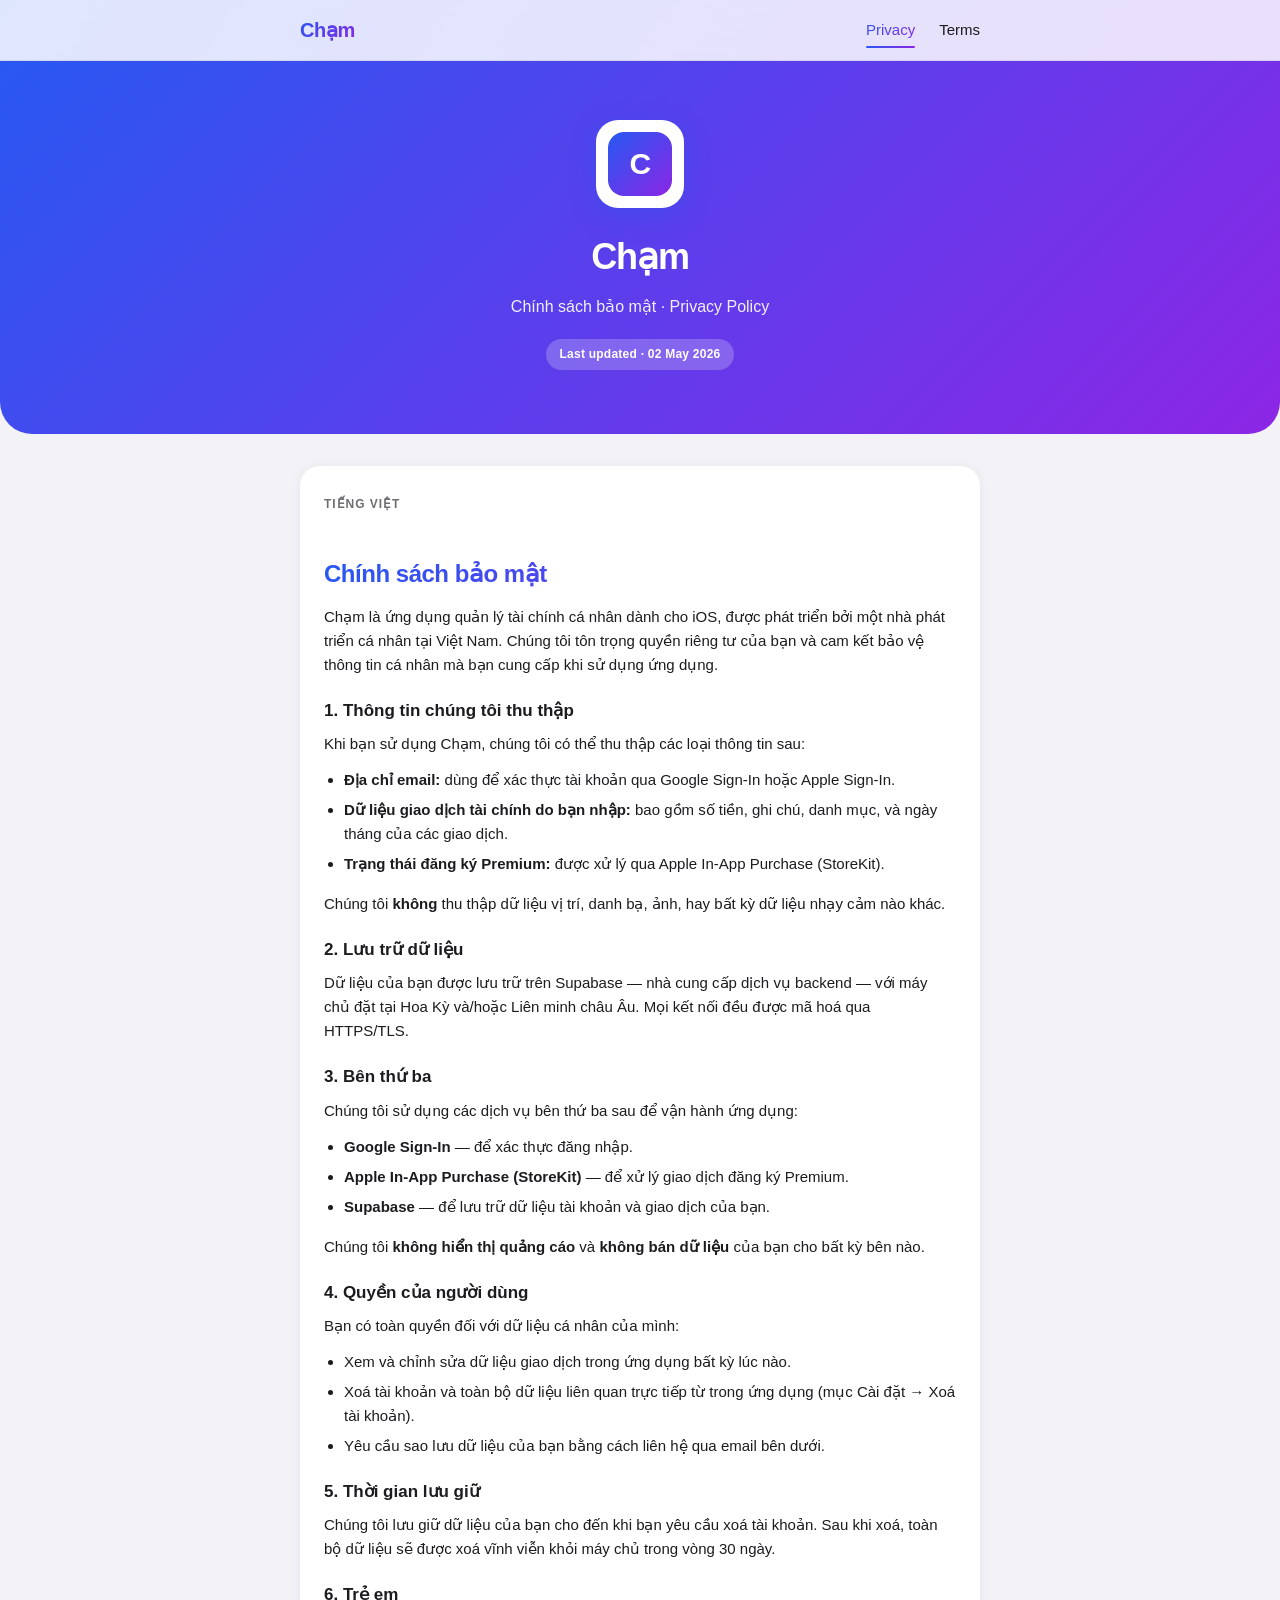
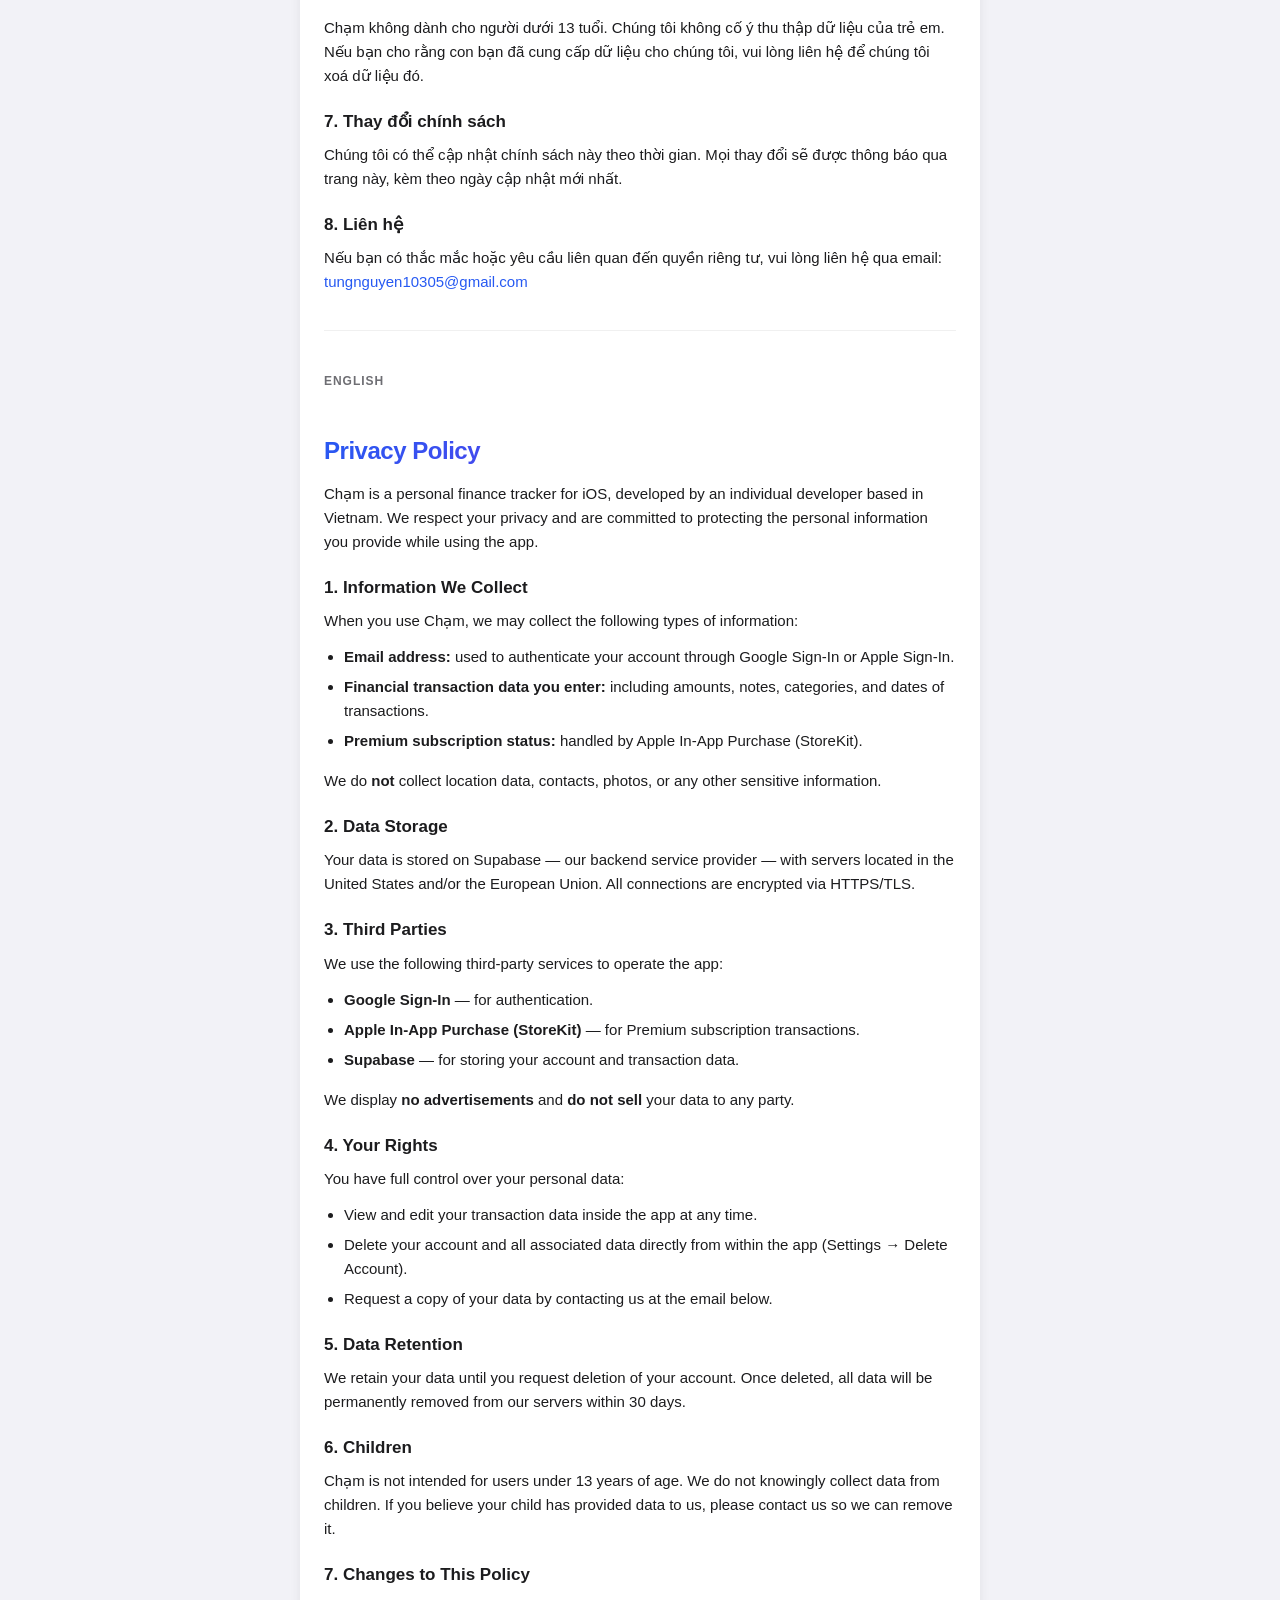
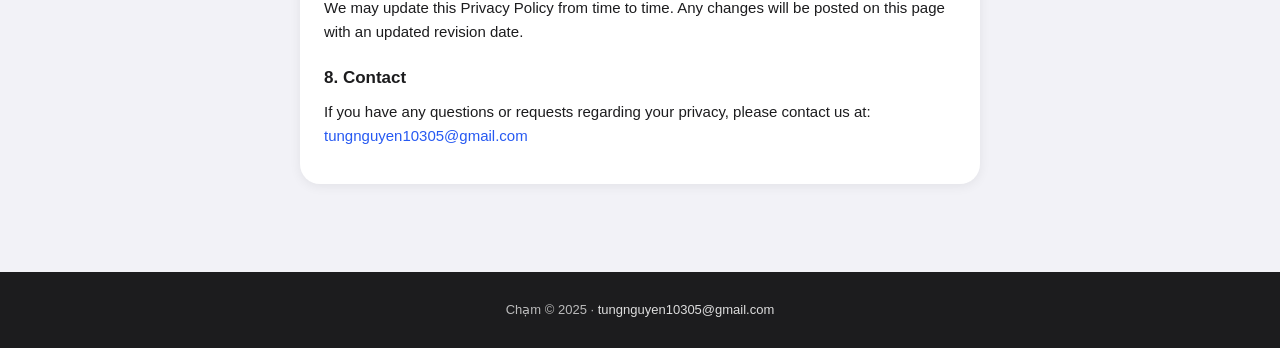
==== index.html @ 847293c3 "Initial commit" ====
<!DOCTYPE html>
<html lang="vi">
<head>
    <meta charset="UTF-8">
    <meta http-equiv="refresh" content="0; url=privacy.html">
    <link rel="canonical" href="privacy.html">
    <title>Chạm — Legal</title>
    <script>window.location.replace("privacy.html");</script>
</head>
<body>
    <p>Redirecting to <a href="privacy.html">Privacy Policy</a>…</p>
</body>
</html>
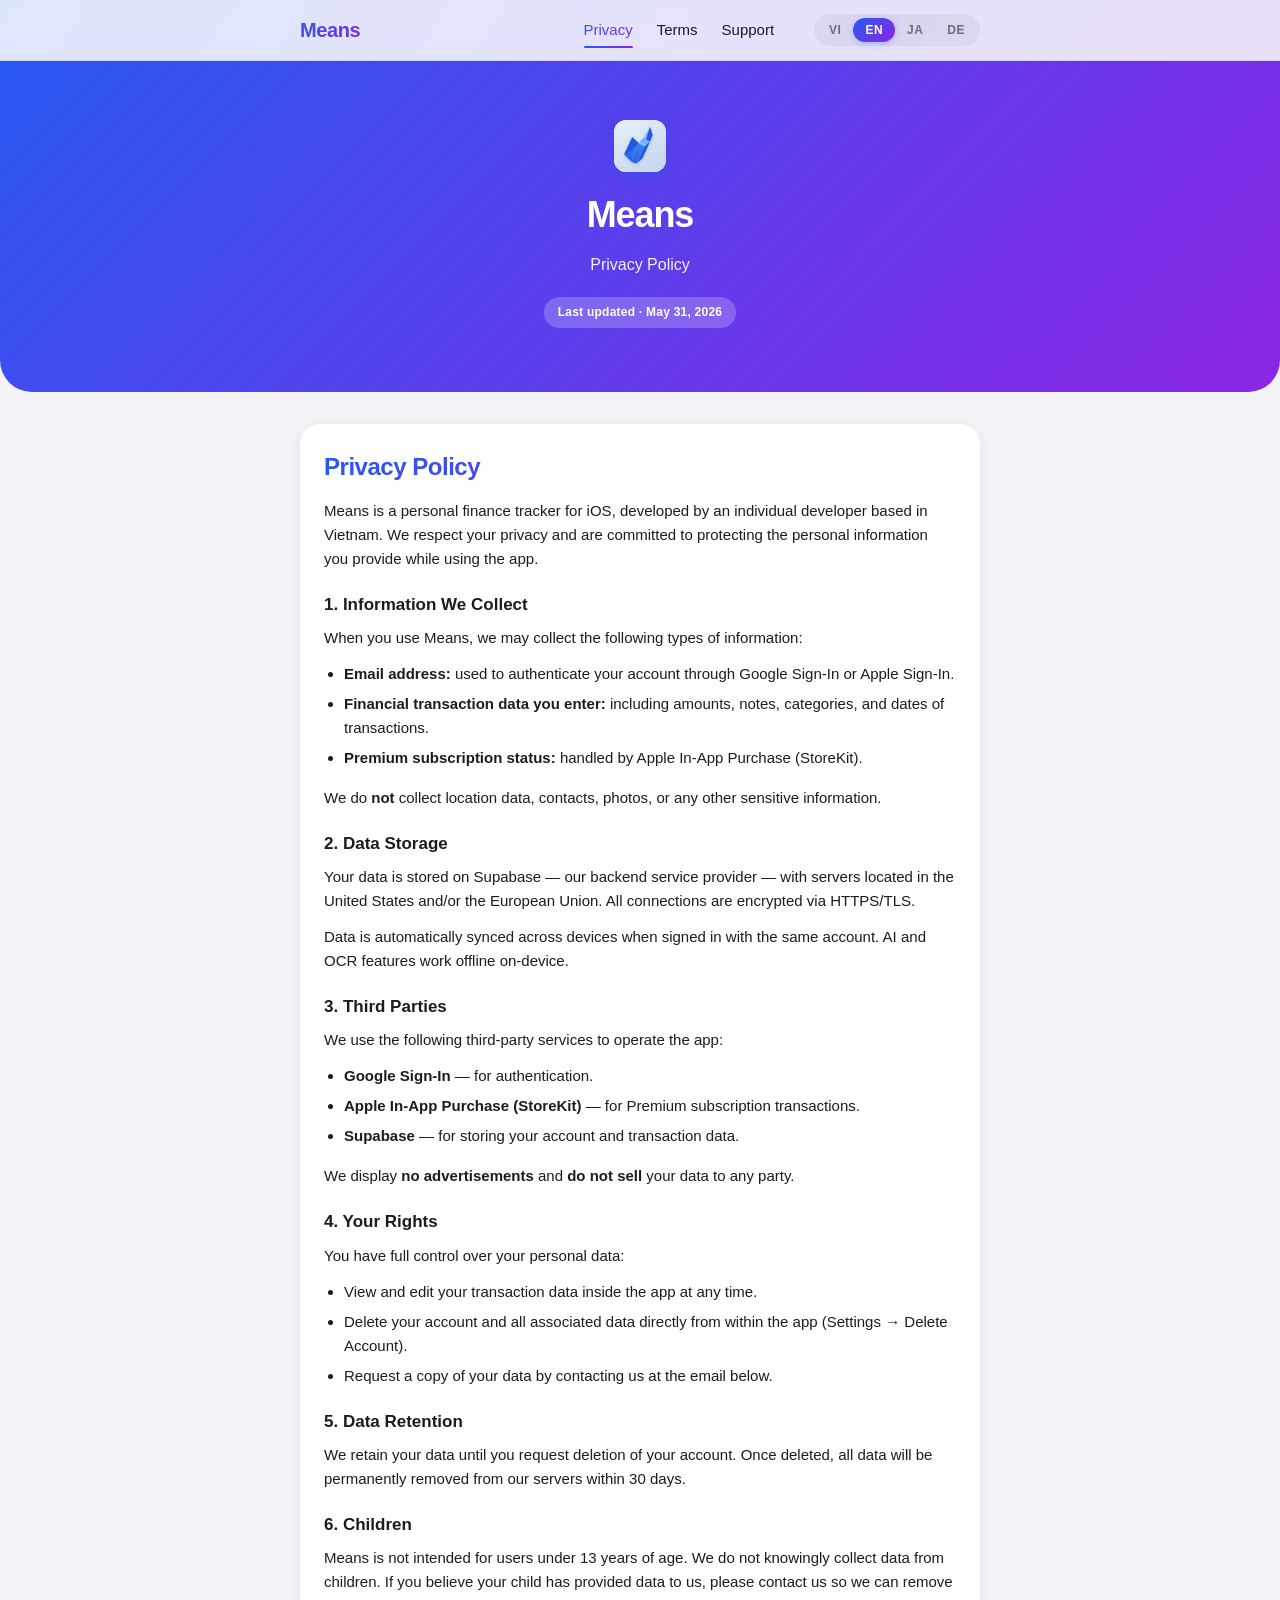
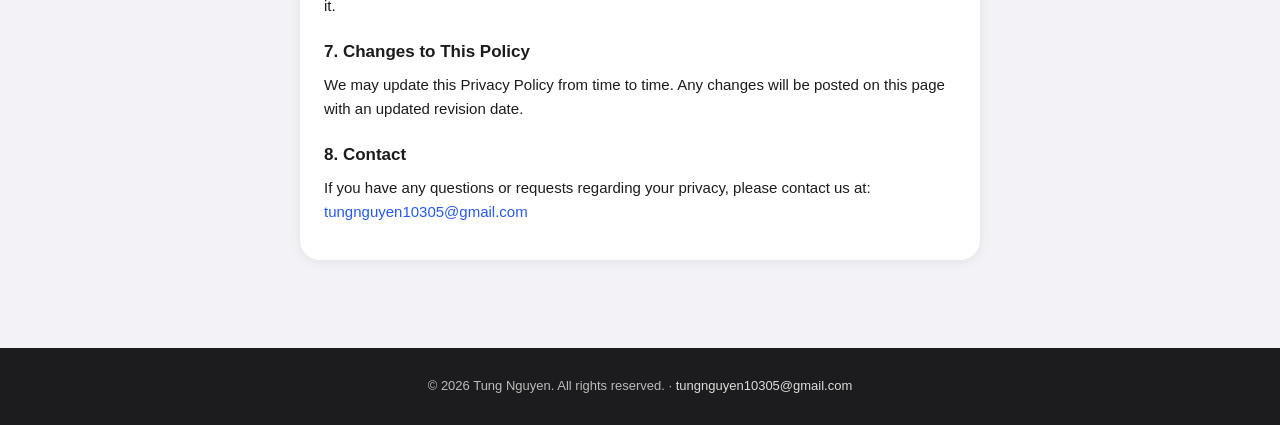
==== commit b9f7cac2: "rebrand: rename Cham → Means across all legal pages - Update app name to Means in all titles, nav, h" ====
--- a/index.html
+++ b/index.html
@@ -4,7 +4,7 @@
     <meta charset="UTF-8">
     <meta http-equiv="refresh" content="0; url=privacy.html">
     <link rel="canonical" href="privacy.html">
-    <title>Chạm — Legal</title>
+    <title>Means — Legal</title>
     <script>window.location.replace("privacy.html");</script>
 </head>
 <body>
